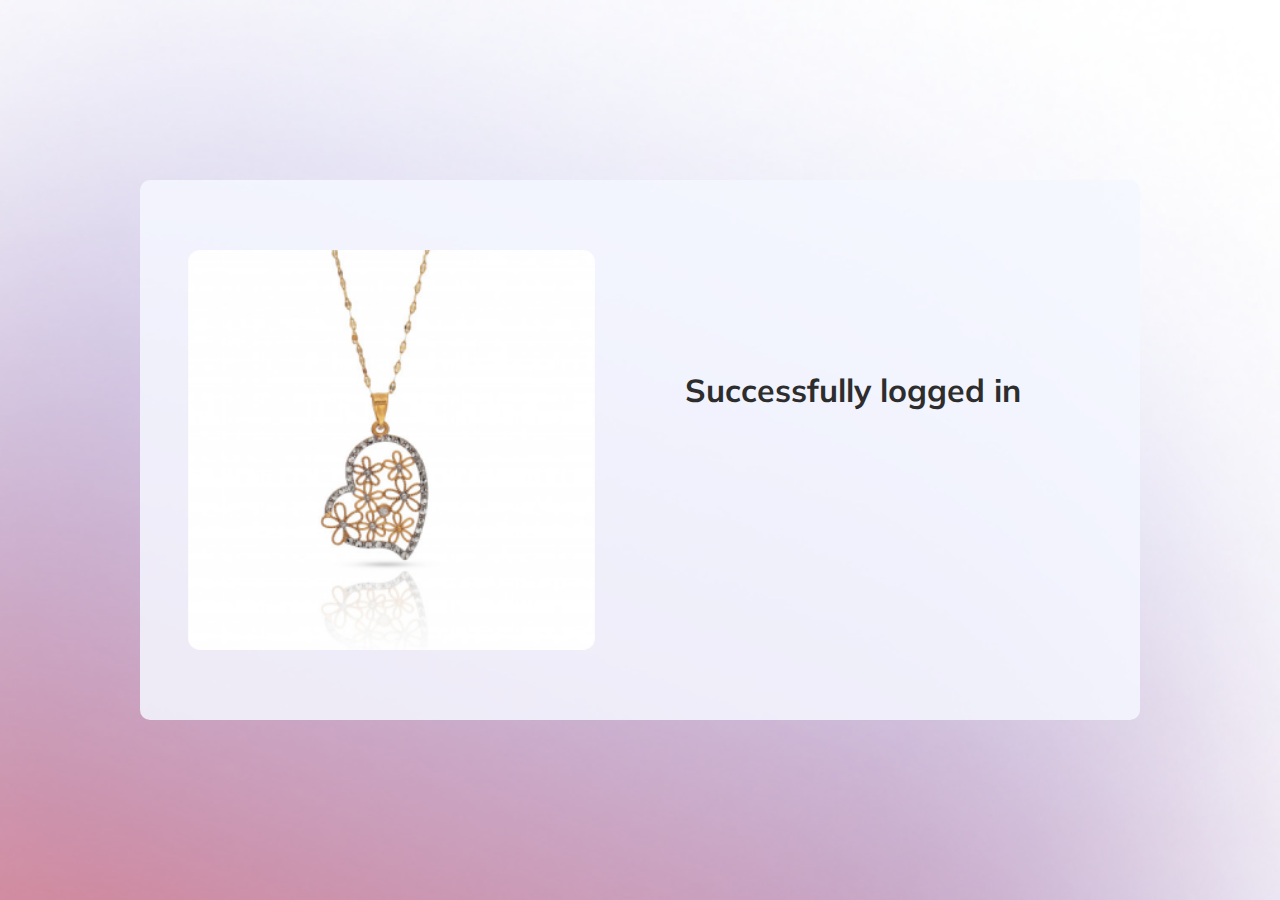
==== home.html @ eac6ef56 "Create home page" ====
<!DOCTYPE html>
<html lang="en">
  <head>
    <meta charset="UTF-8" />
    <meta name="viewport" content="width=device-width, initial-scale=1.0" />
    <link rel="preconnect" href="https://fonts.googleapis.com" />
    <link rel="preconnect" href="https://fonts.gstatic.com" crossorigin />
    <link rel="stylesheet" href="https://fonts.googleapis.com/css2?family=Mulish:wght@200;400;700&display=swap" />
    <link rel="stylesheet" href="./css/home.css" />
    <title>Jewelry Shop || Home</title>
  </head>
  <body>
    <main class="main">
      <div class="img-wrapper">
        <img src="./images/home-img.png" alt="Gold necklace" />
      </div>

      <div class="content-wrapper">
        <h1 class="title">Successfully logged in</h1>
        <p class="sub-title" id="user-email"></p>
      </div>
    </main>

    <script src="./js/home.js"></script>
  </body>
</html>
---- css/home.css ----
@import "./main.css";

.title {
  font-size: 2rem;
}
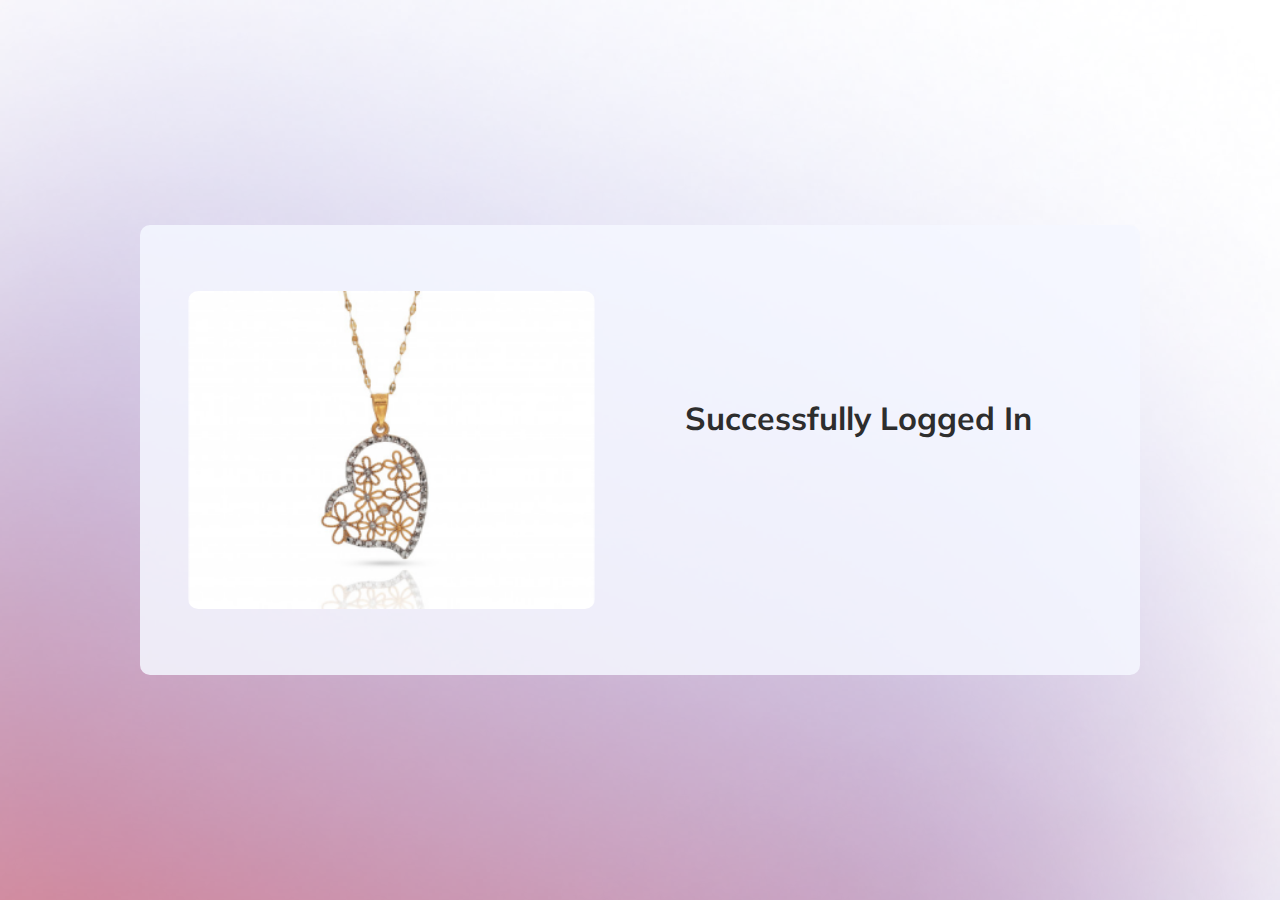
==== commit 8a456828: "Refactor UI & logic" ====
--- a/home.html
+++ b/home.html
@@ -16,7 +16,7 @@
       </div>
 
       <div class="content-wrapper">
-        <h1 class="title">Successfully logged in</h1>
+        <h1 class="title">Successfully Logged In</h1>
         <p class="sub-title" id="user-email"></p>
       </div>
     </main>
--- a/css/home.css
+++ b/css/home.css
@@ -3,3 +3,9 @@
 .title {
   font-size: 2rem;
 }
+
+@media (min-width: 1024px) {
+  .content-wrapper {
+    justify-content: center;
+  }
+}
